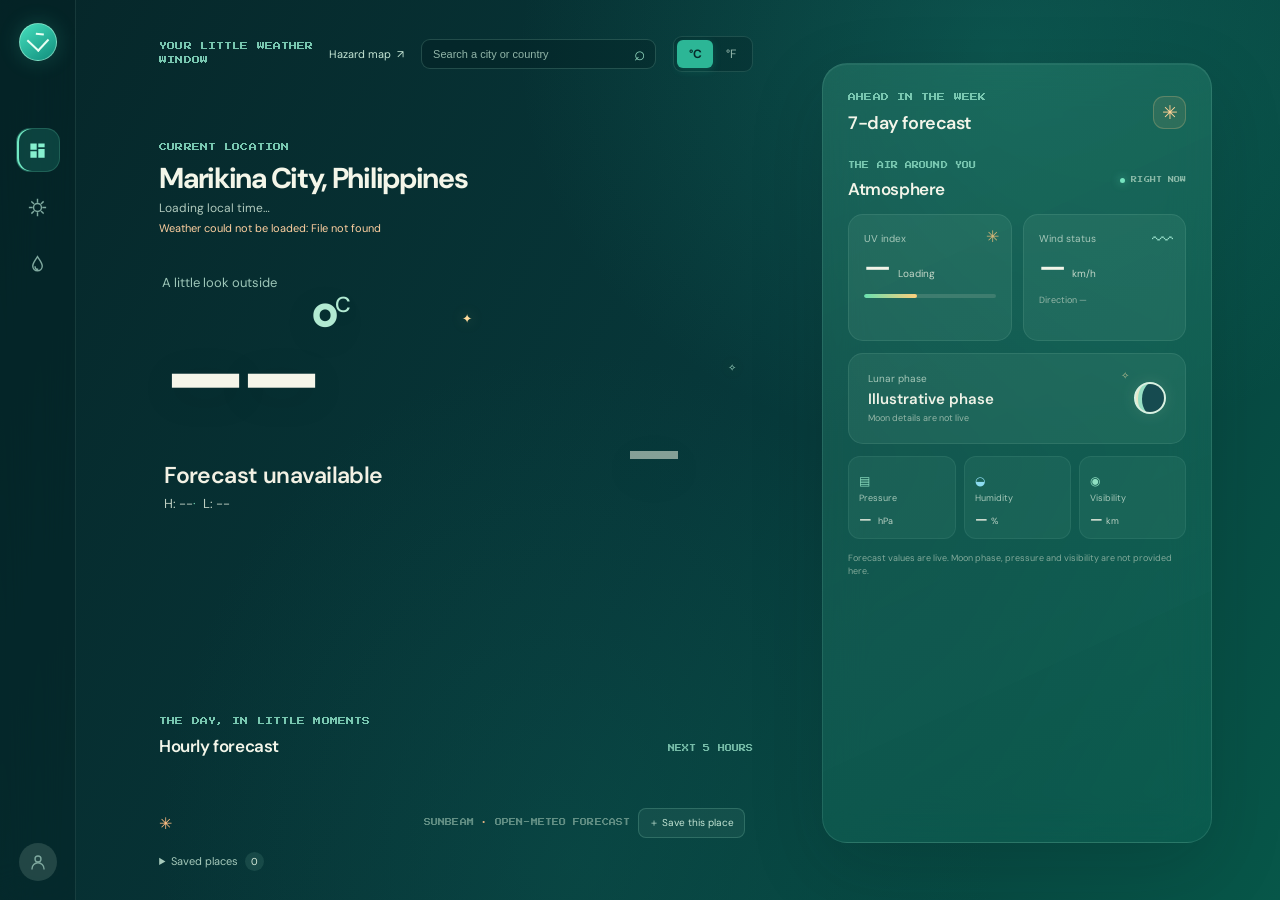
==== frontend/index.html @ 7bc2e546 "Publish weather and hazard dashboard" ====
<!doctype html>
<html lang="en">
<head>
  <meta charset="utf-8">
  <meta name="viewport" content="width=device-width, initial-scale=1">
  <meta name="theme-color" content="#062a2c">
  <meta name="description" content="A live weather dashboard with a pixel-art look.">
  <title>Sunbeam — Weather Dashboard</title>
  <link rel="preconnect" href="https://fonts.googleapis.com">
  <link rel="preconnect" href="https://fonts.gstatic.com" crossorigin>
  <link href="https://fonts.googleapis.com/css2?family=DM+Sans:wght@400;500;600;700&family=Press+Start+2P&display=swap" rel="stylesheet">
  <link rel="stylesheet" href="weather-ui/css/style.css">
  <link rel="stylesheet" href="weather-ui/css/pixel-weather.css">
  <link rel="stylesheet" href="weather-ui/css/responsive.css">
  <script src="icons.js" defer></script>
  <script src="common.js?v=20261021-search-2" defer></script>
  <script src="weather-ui/js/weather-ui.js" defer></script>
  <script src="weather-ui/js/app.js" defer></script>
</head>
<body>
  <div class="app-shell">
    <aside class="sidebar" aria-label="Main navigation">
      <a class="brand-mark" href="#dashboard" aria-label="Sunbeam home">
        <span class="brand-sun" aria-hidden="true"></span>
      </a>
      <nav class="side-nav" aria-label="Dashboard sections">
        <button class="nav-button is-active" type="button" data-target="dashboard" aria-label="Dashboard" aria-current="page">
          <svg viewBox="0 0 24 24" aria-hidden="true"><path d="M3 3h8v8H3zM13 3h8v5h-8zM13 10h8v11h-8zM3 13h8v8H3z"/></svg>
        </button>
        <button class="nav-button" type="button" data-target="hourly-section" aria-label="Hourly forecast">
          <svg viewBox="0 0 24 24" aria-hidden="true"><path d="M12 2v3M12 19v3M4.9 4.9 7 7m10 10 2.1 2.1M2 12h3m14 0h3M4.9 19.1 7 17m10-10 2.1-2.1"/><circle cx="12" cy="12" r="5"/></svg>
        </button>
        <button class="nav-button" type="button" data-target="atmosphere" aria-label="Atmosphere">
          <svg viewBox="0 0 24 24" aria-hidden="true"><path d="M12 2C9 7 6 10.2 6 14a6 6 0 0 0 12 0c0-3.8-3-7-6-12Z"/><path d="M9 15a3 3 0 0 0 3 3"/></svg>
        </button>
      </nav>
      <button class="profile-button" type="button" aria-label="Demo profile">
        <svg viewBox="0 0 24 24" aria-hidden="true"><circle cx="12" cy="8" r="4"/><path d="M4 21a8 8 0 0 1 16 0"/></svg>
      </button>
    </aside>

    <main class="dashboard" id="dashboard">
      <section class="primary-column" aria-label="Current weather">
        <header class="topbar">
          <div class="eyebrow">YOUR LITTLE WEATHER WINDOW</div>
          <div class="topbar-right">
            <a class="hazard-link" href="map.html">Hazard map <span aria-hidden="true">↗</span></a>
            <form id="search" class="location-search" role="search">
              <label class="visually-hidden" for="q">Search a city, country, or location</label>
              <input id="q" type="search" placeholder="Search a city or country" autocomplete="off" aria-controls="results" aria-haspopup="listbox">
              <button type="submit" aria-label="Search or go to the best city match" title="Search or open the best match">⌕</button>
              <div id="results" class="search-results" role="listbox" aria-live="polite"></div>
            </form>
            <div class="unit-switch" role="group" aria-label="Temperature units">
              <button type="button" class="unit-button" data-unit="metric" aria-pressed="true">°C</button>
              <button type="button" class="unit-button" data-unit="imperial" aria-pressed="false">°F</button>
            </div>
          </div>
        </header>

        <section class="current-weather">
          <div class="location-block">
            <p class="eyebrow">CURRENT LOCATION</p>
            <h2 class="location-name" id="place">Loading location…</h2>
            <p class="local-time" id="local-time">Loading local time…</p>
            <p class="weather-message" id="weather-message" role="status"></p>
          </div>

          <div class="hero-weather">
            <div class="hero-copy">
              <p class="weather-kicker">A little look outside</p>
              <div class="hero-temp" id="current-temp">--<span>°</span><small class="hero-unit" id="current-unit">C</small></div>
              <h1 class="condition" id="current-condition">Loading weather…</h1>
              <p class="high-low">H: <span id="today-high">--</span><span class="separator">·</span>L: <span id="today-low">--</span></p>
            </div>
            <div class="hero-art" id="hero-art" aria-label="Pixel art partly cloudy weather">
              <div class="sprite sprite-partly" id="hero-icon" aria-hidden="true"></div>
              <span class="art-spark spark-one" aria-hidden="true">✦</span>
              <span class="art-spark spark-two" aria-hidden="true">✧</span>
            </div>
          </div>

          <section class="hourly-section" id="hourly-section" aria-labelledby="hourly-title">
            <div class="section-heading">
              <div>
                <p class="eyebrow">THE DAY, IN LITTLE MOMENTS</p>
                <h2 id="hourly-title">Hourly forecast</h2>
              </div>
              <span class="section-note">NEXT 5 HOURS</span>
            </div>
            <div class="hourly-list" id="hourly-list" aria-label="Select an hour to view its forecast"></div>
          </section>

          <footer class="dashboard-footer">
            <span class="footer-spark" aria-hidden="true">✳</span>
            <span class="footer-right">SUNBEAM <span>·</span> OPEN-METEO FORECAST</span>
            <button class="save-place-button" id="savebtn" type="button">＋ Save this place</button>
            <span id="action-note" role="status"></span>
          </footer>
          <details class="saved-places">
            <summary>Saved places <span id="saved-count">0</span></summary>
            <ul id="saved" class="saved-list"><li>Loading saved places…</li></ul>
          </details>
        </section>
      </section>

      <aside class="insights-panel" aria-label="Forecast and atmosphere">
        <div class="panel-topline">
          <div>
            <p class="eyebrow">AHEAD IN THE WEEK</p>
            <h2>7-day forecast</h2>
          </div>
          <span class="mini-weather-mark" aria-hidden="true">✳</span>
        </div>
        <div class="week-list" id="week-list"></div>

        <section class="atmosphere-section" id="atmosphere" aria-labelledby="atmosphere-title">
          <div class="section-heading compact">
            <div>
              <p class="eyebrow">THE AIR AROUND YOU</p>
              <h2 id="atmosphere-title">Atmosphere</h2>
            </div>
            <span class="live-note"><span class="status-dot"></span> RIGHT NOW</span>
          </div>

          <div class="stat-grid">
            <article class="stat-card uv-card">
              <div class="stat-icon sun-symbol" aria-hidden="true">✳</div>
              <p class="stat-label">UV index</p>
              <div class="stat-main"><span id="uv-value">—</span><span class="stat-category" id="uv-category">Loading</span></div>
              <div class="uv-meter" aria-label="UV index level"><span id="uv-meter-fill"></span></div>
            </article>
            <article class="stat-card wind-card">
              <div class="stat-icon wind-symbol" aria-hidden="true">〰</div>
              <p class="stat-label">Wind status</p>
              <div class="stat-main"><span id="wind-value">—</span><span class="wind-unit" id="wind-unit">km/h</span></div>
              <p class="stat-caption">Direction <span id="wind-direction">—</span> <span class="direction-arrow" id="wind-arrow"></span></p>
            </article>
          </div>

          <article class="moon-card">
            <div class="moon-copy">
              <p class="stat-label">Lunar phase</p>
              <h3 id="moon-phase">Illustrative phase</h3>
              <p class="stat-caption" id="moon-illumination">Moon details are not live</p>
            </div>
            <div class="pixel-moon" aria-label="Waxing crescent moon" role="img"><span></span></div>
            <span class="moon-stars" aria-hidden="true">✧</span>
          </article>

          <div class="micro-stats">
            <article class="micro-stat">
              <span class="micro-icon" aria-hidden="true">▤</span>
              <p class="stat-label">Pressure</p>
              <strong><span id="pressure-value">—</span> <small>hPa</small></strong>
            </article>
            <article class="micro-stat">
              <span class="micro-icon droplet-icon" aria-hidden="true">◒</span>
              <p class="stat-label">Humidity</p>
              <strong><span id="humidity-value">—</span><small>%</small></strong>
            </article>
            <article class="micro-stat">
              <span class="micro-icon" aria-hidden="true">◉</span>
              <p class="stat-label">Visibility</p>
              <strong><span id="visibility-value">—</span><small>km</small></strong>
            </article>
          </div>
          <p class="demo-disclaimer">Forecast values are live. Moon phase, pressure and visibility are not provided here.</p>
        </section>
      </aside>
    </main>
  </div>
</body>
</html>
---- frontend/weather-ui/css/style.css ----
:root {
  color-scheme: dark;
  --night: #062a2c;
  --deep: #073538;
  --deepest: #052426;
  --panel: rgba(18, 100, 91, .42);
  --panel-soft: rgba(21, 114, 101, .3);
  --line: rgba(174, 241, 215, .14);
  --cream: #f4f6e9;
  --muted: #9bc5b9;
  --aqua: #72e1c3;
  --mint: #31c5a2;
  --orange: #ffb778;
  --peach: #ffdab4;
  --pixel: "Press Start 2P", "Courier New", monospace;
  --readable: "DM Sans", "Segoe UI", sans-serif;
  font-family: var(--readable);
  background: var(--night);
  color: var(--cream);
  font-synthesis: none;
  text-rendering: optimizeLegibility;
  -webkit-font-smoothing: antialiased;
}

* { box-sizing: border-box; }

body {
  min-width: 320px;
  min-height: 100vh;
  margin: 0;
  background:
    radial-gradient(ellipse at 78% 6%, rgba(25, 149, 124, .29), transparent 34%),
    radial-gradient(ellipse at 45% 96%, rgba(13, 92, 83, .32), transparent 42%),
    linear-gradient(118deg, #062629 0%, #07383a 54%, #075749 100%);
}

button, select { font: inherit; }
button { color: inherit; }
button:focus-visible, select:focus-visible, a:focus-visible {
  outline: 2px solid var(--orange);
  outline-offset: 4px;
}

.app-shell { min-height: 100vh; }

.sidebar {
  position: fixed;
  z-index: 5;
  inset: 0 auto 0 0;
  display: flex;
  width: 76px;
  flex-direction: column;
  align-items: center;
  padding: 23px 0 19px;
  border-right: 1px solid rgba(185, 241, 220, .1);
  background: rgba(3, 31, 34, .36);
  backdrop-filter: blur(18px);
}

.brand-mark {
  display: grid;
  width: 38px;
  height: 38px;
  place-items: center;
  border: 1px solid rgba(198, 255, 230, .5);
  border-radius: 50%;
  background: linear-gradient(145deg, #46dfbd, #108d7c);
  box-shadow: 0 0 22px rgba(73, 235, 192, .19);
}

.brand-sun {
  position: relative;
  width: 16px;
  height: 16px;
  border: 2px solid #e9fff3;
  border-top: 0;
  border-left: 0;
  transform: rotate(43deg) translate(-1px, -1px);
}
.brand-sun::after {
  position: absolute;
  top: 1px;
  left: 1px;
  width: 8px;
  height: 2px;
  background: #e9fff3;
  content: "";
  transform: rotate(-37deg);
}

.side-nav { display: grid; gap: 13px; margin-top: 67px; }
.nav-button, .profile-button {
  display: grid;
  width: 44px;
  height: 44px;
  padding: 0;
  place-items: center;
  border: 1px solid transparent;
  border-radius: 14px;
  background: transparent;
  color: #7fa99f;
  cursor: pointer;
  transition: color .18s ease, background .18s ease, border-color .18s ease, transform .18s ease;
}
.nav-button svg, .profile-button svg { width: 19px; height: 19px; fill: none; stroke: currentColor; stroke-width: 1.8; stroke-linecap: square; stroke-linejoin: miter; }
.nav-button:first-child svg { fill: currentColor; stroke: none; }
.nav-button:hover, .profile-button:hover { color: var(--cream); background: rgba(66, 183, 156, .14); transform: translateY(-2px); }
.nav-button.is-active { border-color: rgba(122, 231, 195, .18); background: rgba(47, 189, 158, .2); color: #87f0cf; box-shadow: inset 2px 0 #70e7c2; }
.profile-button { margin-top: auto; width: 38px; height: 38px; border-radius: 50%; background: rgba(185, 220, 203, .16); }
.profile-button svg { width: 18px; height: 18px; }

.dashboard {
  display: grid;
  width: min(1500px, 100%);
  min-height: 100vh;
  grid-template-columns: minmax(0, 1fr) 390px;
  gap: clamp(26px, 5.4vw, 82px);
  margin: 0 auto;
  padding: 34px clamp(28px, 5.3vw, 80px) 29px calc(76px + clamp(35px, 6.5vw, 96px));
}

.primary-column { display: flex; min-width: 0; flex-direction: column; }
.topbar { display: flex; min-height: 39px; align-items: center; justify-content: space-between; gap: 15px; }
.topbar-right { display: flex; align-items: center; gap: 17px; }
.eyebrow, .section-note, .footer-right, .demo-pill, .live-note {
  font-family: var(--pixel);
  font-size: 8px;
  letter-spacing: .015em;
  line-height: 1.7;
}
.eyebrow { margin: 0; color: #79c8b1; }
.demo-pill, .live-note { display: inline-flex; align-items: center; gap: 8px; color: #add6c5; white-space: nowrap; }
.status-dot { width: 6px; height: 6px; flex: none; border-radius: 50%; background: #75e3bf; box-shadow: 0 0 9px rgba(111, 239, 195, .65); }
.unit-switch { display: flex; padding: 3px; border: 1px solid var(--line); border-radius: 9px; background: rgba(1, 25, 27, .26); }
.unit-button { min-width: 36px; padding: 6px 8px; border: 0; border-radius: 6px; background: transparent; color: #93b6ab; font-size: 12px; cursor: pointer; transition: .18s ease; }
.unit-button:hover { color: white; }
.unit-button.is-selected { background: #2cb696; color: #062c2b; font-weight: 700; box-shadow: 0 2px 8px rgba(39, 218, 174, .19); }
.hazard-link { display: inline-flex; align-items: center; gap: 6px; color: #c5e6d5; font-size: 11px; text-decoration: none; white-space: nowrap; }
.hazard-link:hover { color: var(--orange); }
.location-search { position: relative; display: flex; min-width: 180px; }
.location-search input {
  width: clamp(150px, 19vw, 235px);
  min-width: 0;
  padding: 8px 35px 8px 11px;
  border: 1px solid rgba(174, 241, 215, .18);
  border-radius: 9px;
  background: rgba(1, 25, 27, .3);
  color: var(--cream);
  font-size: 11px;
}
.location-search input::placeholder { color: #91b5a8; }
.location-search input:focus { border-color: rgba(114, 225, 195, .6); outline: none; box-shadow: 0 0 0 3px rgba(114, 225, 195, .1); }
.location-search > button { position: absolute; top: 0; right: 0; width: 34px; height: 100%; border: 0; background: transparent; color: #92d8bf; font-size: 19px; cursor: pointer; }
.search-results { position: absolute; z-index: 10; top: calc(100% + 7px); right: 0; display: none; width: min(340px, 86vw); overflow: hidden; border: 1px solid rgba(174, 241, 215, .2); border-radius: 11px; background: #0b3939; box-shadow: 0 14px 38px rgba(0, 20, 20, .35); }
.search-results:not(:empty) { display: block; }
.search-result { display: block; width: 100%; padding: 11px 13px; border: 0; border-bottom: 1px solid rgba(174, 241, 215, .1); background: transparent; color: #e7f1e6; text-align: left; font-size: 12px; cursor: pointer; }
.search-result:last-child { border-bottom: 0; }
.search-result:hover, .search-result:focus-visible, .search-result[aria-selected="true"] { background: rgba(72, 191, 157, .2); }
.search-message { margin: 0; padding: 12px; color: #d4e6d8; font-size: 11px; }
.location-name { margin: 5px 0 0; color: var(--cream); font-size: clamp(22px, 2.25vw, 30px); font-weight: 700; letter-spacing: -.045em; }
.weather-message { min-height: 16px; margin: 5px 0 0; color: #ffd0a0; font-size: 11px; }
.visually-hidden { position: absolute; width: 1px; height: 1px; overflow: hidden; clip: rect(0, 0, 0, 0); white-space: nowrap; clip-path: inset(50%); }

.current-weather { display: flex; min-height: calc(100vh - 110px); flex: 1; flex-direction: column; }
.location-block { margin-top: clamp(38px, 7.5vh, 80px); }
.location-block > .eyebrow { display: block; }
.location-select-wrap { position: relative; display: inline-flex; align-items: center; margin-top: 7px; }
.location-select-wrap select {
  max-width: min(390px, 76vw);
  appearance: none;
  padding: 0 31px 0 0;
  border: 0;
  background: transparent;
  color: var(--cream);
  font-size: clamp(22px, 2.25vw, 30px);
  font-weight: 700;
  letter-spacing: -.045em;
  cursor: pointer;
}
.location-select-wrap select option { background: #0b3c3d; color: var(--cream); }
.select-caret { position: absolute; right: 7px; top: 0; color: #9bcbbb; font-size: 21px; pointer-events: none; }
.local-time { margin: 3px 0 0; color: #b0c9bd; font-size: 12px; }

.hero-weather { position: relative; display: flex; min-height: 280px; align-items: center; justify-content: space-between; gap: 18px; margin-top: 16px; }
.hero-copy { position: relative; z-index: 1; flex: 0 0 auto; }
.weather-kicker { margin: 0 0 5px 3px; color: #9dc6b8; font-size: 13px; }
.hero-temp { color: #f5f5e9; font-size: clamp(105px, 13vw, 170px); font-weight: 500; letter-spacing: -.105em; line-height: .92; text-shadow: 0 7px 36px rgba(13, 31, 30, .14); }
.hero-temp span { color: #b2ead2; font-size: .52em; vertical-align: top; letter-spacing: -.1em; }
.hero-temp .hero-unit { margin-left: 3px; color: #b2ead2; font-size: .13em; letter-spacing: 0; vertical-align: top; }
.condition { margin: 11px 0 0 5px; color: #f2f1e4; font-size: clamp(19px, 2vw, 23px); font-weight: 600; letter-spacing: -.025em; }
.high-low { margin: 5px 0 0 5px; color: #bdcec1; font-size: 13px; }
.high-low .temp-unit { margin-right: 8px; color: #9dbab0; font-size: 10px; }
.separator { margin: 0 7px 0 0; color: #6bc6a9; }
.hero-art { position: relative; display: grid; width: clamp(190px, 25vw, 310px); height: 230px; flex: 0 1 310px; place-items: center; margin: 0 12px 0 0; }
.art-spark { position: absolute; color: #ffdb9c; font-family: var(--pixel); text-shadow: 0 0 14px rgba(255, 202, 121, .35); }
.spark-one { top: 28px; left: 31px; font-size: 17px; }
.spark-two { top: 80px; right: 5px; color: #b3edd4; font-size: 13px; }

.hourly-section { margin-top: auto; padding-top: 30px; }
.section-heading { display: flex; align-items: end; justify-content: space-between; gap: 15px; margin-bottom: 17px; }
.section-heading h2, .panel-topline h2 { margin: 6px 0 0; color: #f3f5e9; font-size: 17px; font-weight: 600; letter-spacing: -.025em; }
.section-note { padding-bottom: 2px; color: #76bca8; font-size: 7px; }
.hourly-list { display: grid; max-width: 580px; grid-template-columns: repeat(5, minmax(70px, 1fr)); gap: 11px; }
.hour-card {
  position: relative;
  display: flex;
  min-height: 139px;
  flex-direction: column;
  align-items: center;
  justify-content: space-between;
  padding: 15px 7px 13px;
  border: 1px solid rgba(166, 225, 205, .12);
  border-radius: 15px;
  background: rgba(128, 190, 169, .09);
  color: #d7e7d9;
  cursor: pointer;
  transition: transform .2s ease, background .2s ease, border-color .2s ease, box-shadow .2s ease;
}
.hour-card:hover { transform: translateY(-4px); border-color: rgba(125, 235, 200, .48); background: rgba(104, 199, 169, .16); }
.hour-card.is-selected { border-color: rgba(94, 233, 190, .6); background: linear-gradient(155deg, rgba(36, 193, 158, .8), rgba(17, 139, 125, .86)); color: #f6fff1; box-shadow: 0 9px 25px rgba(5, 31, 29, .22), inset 0 1px rgba(255, 255, 255, .13); }
.hour-time { color: #b9d0c3; font-size: 11px; font-weight: 500; }
.hour-card.is-selected .hour-time { color: #e2fff1; }
.hour-temp { font-size: 14px; font-weight: 600; }
.dashboard-footer { display: flex; align-items: center; gap: 8px; margin-top: 34px; color: #79a99b; font-size: 11px; }
.footer-spark { color: #ffbd82; font-size: 16px; }
.footer-right { margin-left: auto; color: #628f84; font-size: 7px; }
.footer-right span { color: #ddad7f; }
.save-place-button { padding: 7px 10px; border: 1px solid rgba(174, 241, 215, .18); border-radius: 8px; background: rgba(128, 190, 169, .09); color: #c4e5d5; font-size: 10px; cursor: pointer; }
.save-place-button:hover { border-color: rgba(125, 235, 200, .48); background: rgba(104, 199, 169, .16); }
#action-note { color: #b4dfca; font-size: 10px; }
.saved-places { margin-top: 14px; color: #a6cabb; font-size: 11px; }
.saved-places summary { width: fit-content; cursor: pointer; }
.saved-places summary span { display: inline-grid; min-width: 19px; height: 19px; margin-left: 4px; place-items: center; border-radius: 10px; background: rgba(128, 190, 169, .14); color: #d8ebdc; font-size: 10px; }
.saved-list { display: grid; max-width: 580px; gap: 5px; margin: 9px 0 0; padding: 0; list-style: none; }
.saved-list li { display: flex; justify-content: space-between; gap: 9px; color: #a9c9bc; }
.saved-list button { padding: 5px 7px; border: 1px solid rgba(174, 241, 215, .13); border-radius: 6px; background: rgba(128, 190, 169, .08); color: #d4e8dc; font-size: 10px; cursor: pointer; }
.saved-list .remove-saved { flex: none; color: #e9b394; }

.insights-panel {
  align-self: center;
  width: 100%;
  min-height: min(780px, calc(100vh - 48px));
  padding: 27px 25px 20px;
  border: 1px solid rgba(176, 239, 216, .13);
  border-radius: 25px;
  background:
    linear-gradient(155deg, rgba(80, 178, 146, .19), rgba(9, 93, 81, .27)),
    rgba(27, 120, 101, .22);
  box-shadow: 0 24px 75px rgba(0, 24, 23, .16), inset 0 1px rgba(230, 255, 240, .06);
  backdrop-filter: blur(20px);
}
.panel-topline { display: flex; align-items: center; justify-content: space-between; }
.panel-topline h2 { margin-top: 7px; font-size: 18px; }
.mini-weather-mark { display: grid; width: 33px; height: 33px; place-items: center; border: 1px solid rgba(255, 208, 145, .23); border-radius: 11px; background: rgba(244, 183, 119, .1); color: #ffd296; font-size: 19px; }
.week-list { margin: 18px 0 24px; }
.forecast-row { display: grid; min-height: 43px; grid-template-columns: 1fr 34px 72px; align-items: center; border-bottom: 1px solid rgba(185, 235, 214, .09); color: #dce8db; font-size: 12px; }
.forecast-row:last-child { border-bottom: 0; }
.forecast-day { color: #c2d7ca; }
.forecast-temp { text-align: right; font-variant-numeric: tabular-nums; }
.forecast-temp span { color: #83a99b; }
.forecast-icon { justify-self: center; }
.atmosphere-section { padding-top: 1px; }
.section-heading.compact { align-items: center; margin-bottom: 14px; }
.section-heading.compact h2 { font-size: 17px; }
.section-heading.compact .eyebrow { font-size: 7px; }
.live-note { gap: 6px; color: #8ab9a8; font-size: 6px; }
.live-note .status-dot { width: 5px; height: 5px; }
.stat-grid { display: grid; grid-template-columns: 1fr 1fr; gap: 11px; }
.stat-card { position: relative; min-height: 127px; overflow: hidden; padding: 17px 15px 13px; border: 1px solid rgba(181, 234, 214, .1); border-radius: 15px; background: rgba(136, 201, 177, .1); transition: transform .18s ease, background .18s ease; }
.stat-card:hover, .micro-stat:hover { transform: translateY(-2px); background-color: rgba(136, 201, 177, .16); }
.stat-icon { position: absolute; top: 11px; right: 12px; color: rgba(250, 199, 125, .83); font-size: 16px; }
.wind-symbol { color: #9ce2cd; font-size: 21px; }
.stat-label { margin: 0 0 7px; color: #a6c8b9; font-size: 10px; }
.stat-main { display: flex; align-items: baseline; gap: 8px; color: #f2f4e8; }
.stat-main > span:first-child { font-size: 30px; font-weight: 600; letter-spacing: -.055em; line-height: 1; }
.stat-category { color: #c4d7c8; font-size: 10px; }
.wind-unit { color: #c1d6c8; font-size: 10px; }
.stat-caption { margin: 9px 0 0; color: #95b7a8; font-size: 9px; }
.direction-arrow { margin-left: 2px; color: #a7e2c7; font-size: 12px; }
.uv-meter { height: 4px; margin-top: 12px; overflow: hidden; border-radius: 5px; background: rgba(224, 236, 208, .15); }
.uv-meter span { display: block; width: 40%; height: 100%; border-radius: inherit; background: linear-gradient(90deg, #69e1b0, #ffcf7c); transition: width .3s ease; }

.moon-card { position: relative; display: flex; min-height: 91px; align-items: center; justify-content: space-between; overflow: hidden; margin-top: 12px; padding: 14px 19px; border: 1px solid rgba(181, 234, 214, .1); border-radius: 15px; background: rgba(136, 201, 177, .1); transition: transform .18s ease, background .18s ease; }
.moon-card:hover { transform: translateY(-2px); background: rgba(136, 201, 177, .15); }
.moon-copy { position: relative; z-index: 1; }
.moon-copy .stat-label { margin-bottom: 4px; }
.moon-copy h3 { margin: 0; color: #eef2e6; font-size: 15px; font-weight: 600; }
.moon-copy .stat-caption { margin-top: 3px; }
.pixel-moon { position: relative; z-index: 1; width: 32px; height: 32px; overflow: hidden; border: 2px solid #d8f1e2; border-radius: 50%; background: #e7e6c7; box-shadow: 0 0 17px rgba(225, 250, 214, .11); image-rendering: pixelated; }
.pixel-moon span { position: absolute; top: -3px; right: -5px; width: 27px; height: 36px; border-radius: 50%; background: #164b50; box-shadow: -4px 0 0 #96dfc4; }
.moon-stars { position: absolute; top: 15px; right: 56px; color: rgba(255, 229, 171, .74); font-size: 10px; }
.micro-stats { display: grid; grid-template-columns: repeat(3, 1fr); gap: 8px; margin-top: 12px; }
.micro-stat { min-width: 0; min-height: 83px; padding: 12px 10px 9px; border: 1px solid rgba(181, 234, 214, .08); border-radius: 12px; background: rgba(136, 201, 177, .08); transition: transform .18s ease, background .18s ease; }
.micro-icon { display: inline-block; margin-bottom: 3px; color: #8fe0c2; font-size: 12px; }
.droplet-icon { color: #8ddcf0; }
.micro-stat .stat-label { overflow: hidden; margin-bottom: 4px; text-overflow: ellipsis; white-space: nowrap; font-size: 9px; }
.micro-stat strong { color: #f0f2e5; font-size: 14px; font-weight: 600; white-space: nowrap; }
.micro-stat small { margin-left: 3px; color: #bbd2c5; font-size: 9px; font-weight: 400; }
.demo-disclaimer { margin: 13px 0 0; color: #82a99a; font-size: 9px; line-height: 1.5; }

@media (prefers-reduced-motion: reduce) {
  *, *::before, *::after { scroll-behavior: auto !important; transition-duration: .01ms !important; }
}
---- frontend/weather-ui/css/pixel-weather.css ----
.sprite {
  position: relative;
  display: grid;
  width: 224px;
  height: 176px;
  place-items: center;
  background: none;
  filter: drop-shadow(0 14px 18px rgba(0, 24, 25, .13));
  image-rendering: pixelated;
}

.sprite svg {
  display: block;
  width: 100%;
  height: 100%;
  image-rendering: pixelated;
}

.sprite-partly::after {
  position: absolute;
  right: 20px;
  bottom: 22px;
  width: 48px;
  height: 8px;
  background: rgba(247, 255, 235, .52);
  content: "";
}

.weather-sprite {
  display: block;
  width: 24px;
  height: 24px;
  filter: drop-shadow(0 2px 4px rgba(0, 20, 20, .12));
  image-rendering: pixelated;
}

.weather-sprite svg {
  display: block;
  width: 100%;
  height: 100%;
  image-rendering: pixelated;
}

.forecast-icon .weather-sprite { width: 22px; height: 22px; }
.hour-card .weather-sprite { width: 30px; height: 30px; }
.forecast-row .weather-sprite { width: 24px; height: 24px; }
---- frontend/weather-ui/css/responsive.css ----
@media (min-width: 1500px) {
  .dashboard { grid-template-columns: minmax(0, 1fr) 410px; }
  .insights-panel { padding: 31px 29px 23px; }
}

@media (max-width: 1120px) {
  .topbar { flex-wrap: wrap; }
  .topbar-right { flex: 1 1 100%; justify-content: flex-start; }
  .dashboard {
    grid-template-columns: minmax(0, 1fr) 350px;
    gap: 30px;
    padding-right: 30px;
    padding-left: 118px;
  }
  .insights-panel { padding: 23px 20px 18px; }
  .hero-art { width: 220px; margin-right: 0; }
  .hero-temp { font-size: clamp(100px, 12vw, 145px); }
}

@media (max-width: 900px) {
  .dashboard {
    grid-template-columns: minmax(0, 1fr);
    gap: 30px;
    padding: 27px 32px 32px 108px;
  }
  .current-weather { min-height: 650px; }
  .location-block { margin-top: 45px; }
  .hero-weather { min-height: 250px; }
  .hero-temp { font-size: clamp(118px, 18vw, 160px); }
  .hero-art { width: min(34vw, 300px); }
  .hourly-list { max-width: none; }
  .insights-panel { width: 100%; min-height: auto; align-self: auto; padding: 25px; }
  .week-list { display: grid; grid-template-columns: repeat(2, minmax(0, 1fr)); column-gap: 28px; }
  .stat-grid { grid-template-columns: repeat(2, minmax(0, 1fr)); }
  .moon-card { min-height: 98px; }
  .micro-stats { grid-template-columns: repeat(3, minmax(0, 1fr)); }
}

@media (max-width: 560px) {
  body { padding-bottom: 72px; }
  .sidebar {
    inset: auto 0 0;
    width: 100%;
    height: 62px;
    flex-direction: row;
    justify-content: center;
    gap: clamp(19px, 9vw, 50px);
    padding: 0 16px;
    border-top: 1px solid rgba(185, 241, 220, .13);
    border-right: 0;
    background: rgba(4, 34, 36, .94);
  }
  .brand-mark { width: 34px; height: 34px; }
  .side-nav { display: flex; gap: clamp(8px, 4vw, 24px); margin: 0; }
  .nav-button { width: 40px; height: 40px; border-radius: 12px; }
  .profile-button { margin: 0; }
  .dashboard { gap: 22px; padding: 20px 17px 22px; }
  .topbar { align-items: flex-start; }
  .topbar > .eyebrow { max-width: 120px; padding-top: 7px; font-size: 7px; }
  .topbar-right { flex-wrap: wrap; justify-content: space-between; gap: 9px; }
  .location-search { order: 3; width: 100%; }
  .location-search input { width: 100%; }
  .location-search > button { right: 0; }
  .search-results { width: 100%; }
  .hazard-link { font-size: 10px; }
  .demo-pill { gap: 5px; font-size: 6px; }
  .unit-switch { padding: 2px; }
  .unit-button { min-width: 32px; padding: 5px; font-size: 11px; }
  .current-weather { min-height: 0; }
  .location-block { margin-top: 42px; }
  .location-block > .eyebrow { font-size: 7px; }
  .location-name { font-size: 23px; }
  .local-time { font-size: 11px; }
  .hero-weather { min-height: 230px; align-items: center; gap: 0; margin-top: 14px; }
  .hero-copy { flex: 1 1 52%; }
  .weather-kicker { max-width: 145px; font-size: 11px; }
  .hero-temp { font-size: clamp(92px, 27vw, 134px); }
  .condition { font-size: 17px; }
  .high-low { font-size: 12px; white-space: nowrap; }
  .high-low .temp-unit { margin-right: 4px; }
  .separator { margin-right: 4px; }
  .hero-art { width: 43%; height: 164px; flex: 0 0 43%; margin: 0 -5px 0 -9px; transform: scale(.75); }
  .hero-art .sprite { width: 100%; height: auto; aspect-ratio: 15 / 11; }
  .spark-one { top: 11px; left: 16px; }
  .spark-two { top: 43px; right: 1px; }
  .hourly-section { margin-top: 35px; padding-top: 0; }
  .section-heading { margin-bottom: 13px; }
  .section-heading .eyebrow { font-size: 6px; }
  .section-heading h2, .panel-topline h2 { font-size: 16px; }
  .section-note { font-size: 6px; }
  .hourly-list { grid-template-columns: repeat(5, minmax(0, 1fr)); gap: 7px; }
  .hour-card { min-height: 124px; padding: 12px 4px 11px; border-radius: 13px; }
  .hour-time { font-size: 10px; }
  .hour-temp { font-size: 13px; }
  .hour-card .weather-sprite { width: 27px; height: 27px; }
  .dashboard-footer { flex-wrap: wrap; margin-top: 25px; font-size: 10px; }
  .footer-right { font-size: 6px; }
  .save-place-button { font-size: 9px; }
  .insights-panel { padding: 22px 16px 17px; border-radius: 21px; }
  .panel-topline h2 { font-size: 17px; }
  .week-list { grid-template-columns: 1fr; margin: 14px 0 21px; }
  .forecast-row { min-height: 40px; grid-template-columns: 1fr 36px 68px; font-size: 12px; }
  .stat-grid { gap: 8px; }
  .stat-card { min-height: 121px; padding: 15px 12px 12px; }
  .stat-main > span:first-child { font-size: 27px; }
  .micro-stats { gap: 6px; }
  .micro-stat { padding: 10px 7px 8px; }
  .micro-stat strong { font-size: 13px; }
  .demo-disclaimer { font-size: 8px; }
}

@media (max-width: 360px) {
  .dashboard { padding-right: 13px; padding-left: 13px; }
  .demo-pill { font-size: 5px; }
  .topbar-right { gap: 5px; }
  .hourly-list { gap: 5px; }
  .hour-card { min-height: 116px; }
  .hour-time { font-size: 9px; }
  .micro-stat .stat-label { font-size: 8px; }
}
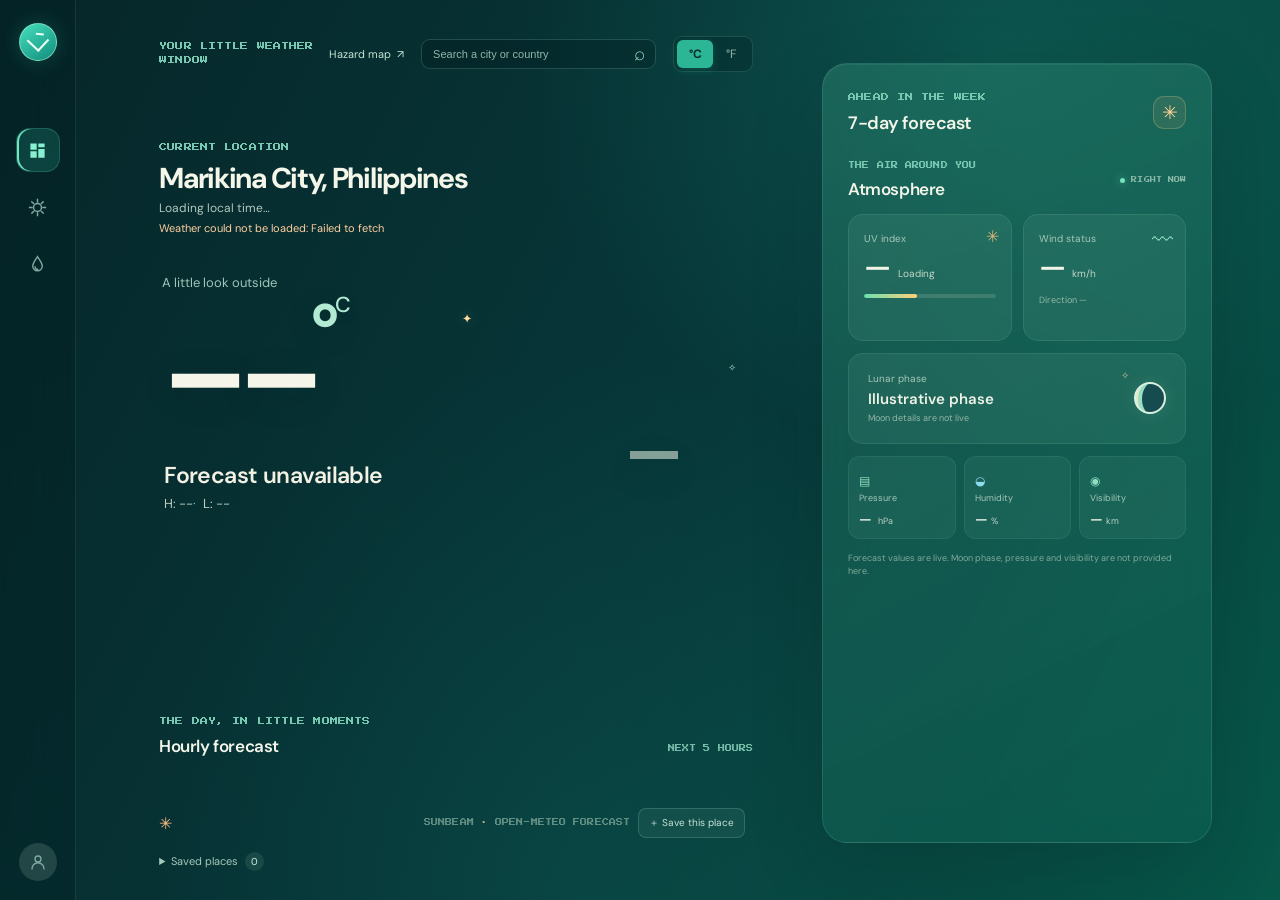
==== commit 5efc6f58: "Call Mateo from browser changes from common.js and index.html" ====
--- a/frontend/index.html
+++ b/frontend/index.html
@@ -13,7 +13,7 @@
   <link rel="stylesheet" href="weather-ui/css/pixel-weather.css">
   <link rel="stylesheet" href="weather-ui/css/responsive.css">
   <script src="icons.js" defer></script>
-  <script src="common.js?v=20261021-search-2" defer></script>
+  <script src="common.js?v=20261026-static" defer></script>
   <script src="weather-ui/js/weather-ui.js" defer></script>
   <script src="weather-ui/js/app.js" defer></script>
 </head>
